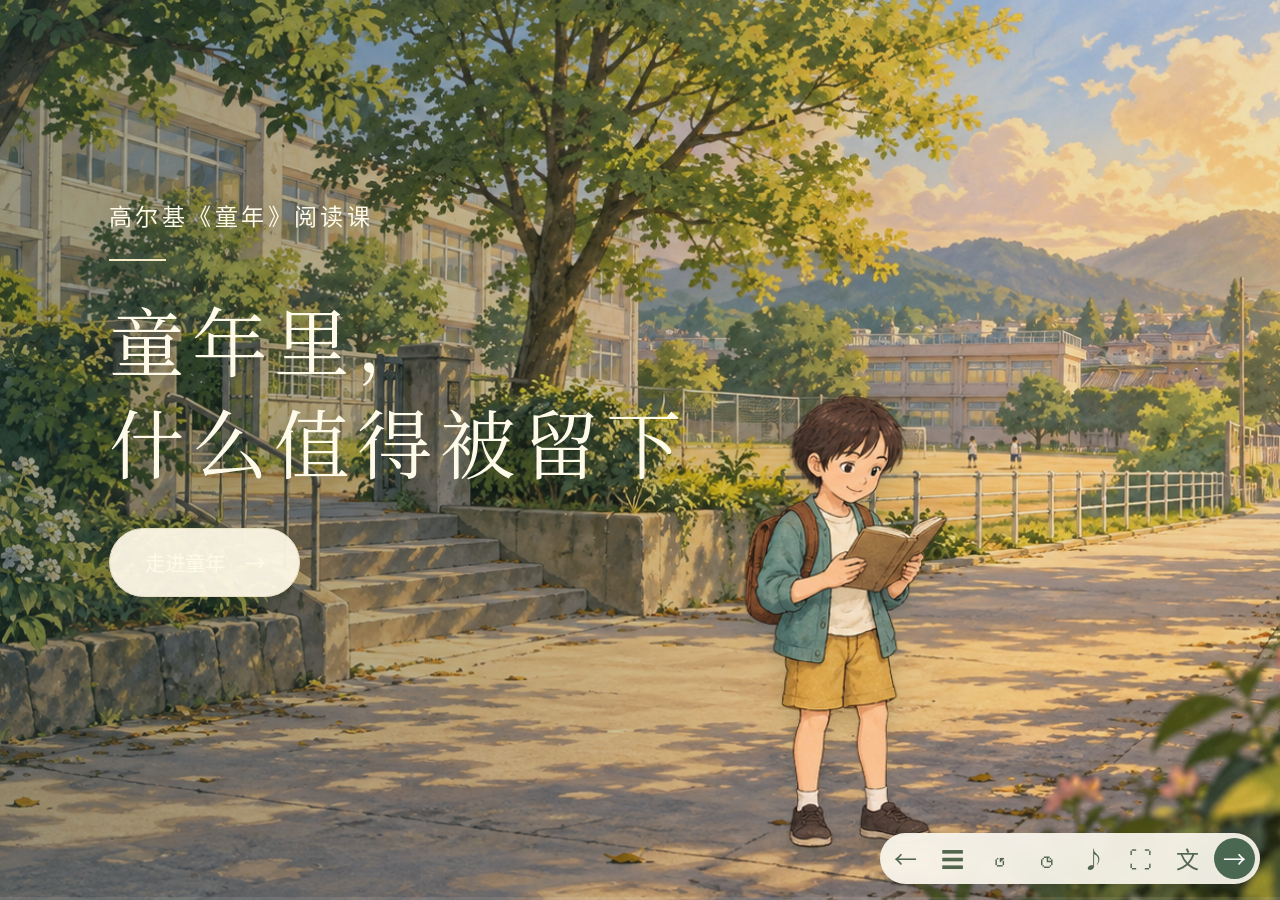
==== index.html @ 5d007fc8 "Restore complete offline classroom HTML" ====
<!doctype html>
<html lang="zh-CN">
<head>
<meta charset="utf-8">
<meta name="viewport" content="width=device-width,initial-scale=1,viewport-fit=cover">
<meta name="color-scheme" content="light">
<title>童年里，什么值得被留下</title>
<style>@font-face{font-family:ClassroomSans;src:url('[data-uri]') format('woff');font-display:swap;font-weight:100 900}
@font-face{font-family:ClassroomSerif;src:url('[data-uri]') format('woff');font-display:swap;font-weight:100 900}
:root{--ink:#23362e;--soft:#657366;--paper:#fffaf0;--gold:#b18b43;--green:#557965;--serif:ClassroomSerif,'Noto Serif CJK SC','Songti SC',serif;--sans:ClassroomSans,'Microsoft YaHei','PingFang SC',sans-serif;--read:clamp(23px,2.12vw,39px);--title:clamp(32px,3.45vw,65px);--small:clamp(17px,1.4vw,27px)}
*{box-sizing:border-box}html,body{width:100%;height:100%;margin:0;overflow:hidden;background:#23332b;color:var(--ink);font-family:var(--sans)}button,input,textarea{font:inherit}button{cursor:pointer;touch-action:manipulation;color:inherit}button:focus-visible,[contenteditable]:focus-visible{outline:3px solid #c29341;outline-offset:5px}button{border:0}#stage{width:100%;height:100dvh;isolation:isolate;position:relative;overflow:hidden}#background{position:absolute;inset:-2%;background-size:cover;background-position:center;transition:background-image .3s,filter 1.1s,transform 1.4s;z-index:-4}#shade{position:absolute;inset:0;z-index:-3;background:rgba(20,35,30,.09);transition:background 1s}#grain{position:absolute;inset:0;z-index:11;pointer-events:none;opacity:.045;background-image:url("data:image/svg+xml,%3Csvg viewBox='0 0 150 150' xmlns='http://www.w3.org/2000/svg'%3E%3Cfilter id='g'%3E%3CfeTurbulence type='fractalNoise' baseFrequency='.72' numOctaves='3' stitchTiles='stitch'/%3E%3C/filter%3E%3Crect width='100%25' height='100%25' opacity='.5' filter='url(%23g)'/%3E%3C/svg%3E")}#scene{position:absolute;inset:0;display:flex;align-items:center;justify-content:center;padding:5vh 5vw 7vh;perspective:1400px}h1,h2,h3,p{margin:0}h1,h2,h3{font-family:var(--serif);font-weight:600}h1{font-size:var(--title);line-height:1.5;letter-spacing:.035em}h2{font-size:clamp(27px,2.6vw,49px);line-height:1.45}h3{font-size:clamp(23px,1.95vw,37px);line-height:1.5}.paper{position:relative;background:rgba(255,251,241,.98);box-shadow:0 26px 85px #10221835,0 1px 1px #fff8 inset;border:1px solid #ebe1c9;border-radius:5px 20px 7px 23px;color:var(--ink)}.main-paper{width:min(91vw,1700px);max-height:86vh;padding:3.2vh 3.4vw;display:flex;flex-direction:column;gap:2.1vh}.main-paper>h1{text-align:center}.center-paper{width:min(87vw,1580px);padding:5.8vh 5vw;text-align:center}.center-paper p{font-size:var(--read);line-height:1.9;margin-top:2.5vh}.big-question{font-size:clamp(35px,4.05vw,76px);line-height:1.65}.question-line{display:block}.hint{font-size:var(--small);color:#607061;line-height:1.7;letter-spacing:.025em}.center-paper .hint{font-size:var(--small)}.divider{width:55px;height:2px;background:#c5ac76;margin:2.8vh auto}.fragment{font-size:var(--read);line-height:1.85;text-align:justify;text-justify:inter-ideograph}.fragment+.fragment{margin-top:1.3vh}.quote-grid{display:grid;grid-template-columns:1fr 1fr;gap:4vw}.quote-column{position:relative;padding:0 1vw}.quote-column+ .quote-column{border-left:1px solid #d7cbb3;padding-left:3vw}.quote-column h2{font-size:clamp(24px,2.35vw,44px);margin-bottom:1.6vh}.quote-column .fragment{font-size:clamp(22px,1.95vw,37px);line-height:1.8}.context-line{font-size:clamp(19px,1.65vw,31px);line-height:1.65;color:#59665d;margin-bottom:1.6vh}.word{display:inline;padding:0;background:none;border-radius:2px;line-height:inherit;font-size:inherit;box-decoration-break:clone;-webkit-box-decoration-break:clone;transition:background .4s,box-shadow .4s}.word:hover{background:#e9dcb655}.word.marked{background:#edda9b77;box-shadow:0 3px 0 #aa7e3d}.word:focus-visible{outline-offset:1px}.reading-footer{display:flex;justify-content:center;align-items:center;gap:1.8vw;margin-top:auto;padding-top:1.5vh;font-size:var(--small);color:#586b5d}.scale-row{display:flex;gap:1vw;justify-content:center}.soft-button{background:#edf0e6;padding:.65em 1.1em;border-radius:40px;border:1px solid #c6d1bc;font-size:var(--small);transition:.3s}.soft-button.active{background:#d1dfc3;border-color:#6a875f}.soft-button:hover{background:#e0e9d4}.intro-title{position:absolute;left:8.5vw;top:18vh;color:#fffbea;text-shadow:0 3px 24px #1c322c80}.intro-title h1{font-size:clamp(45px,5.9vw,112px);line-height:1.35;font-weight:500;letter-spacing:.09em}.intro-title .thin-line{width:4.5vw;height:2px;background:#f7edc8;margin:3vh 0}.intro-title p{font-size:clamp(20px,1.8vw,34px);letter-spacing:.15em}.enter-button{display:flex;align-items:center;gap:20px;background:#fff9e8f0;border:1px solid #e7dfc2;padding:.9em 1.7em;margin-top:4vh;border-radius:40px;font-size:clamp(18px,1.6vw,29px);box-shadow:0 8px 30px #183b3530;transition:.3s}.enter-button:hover{background:#fff;transform:translateX(4px)}.hero{position:absolute;width:clamp(180px,22vw,420px);height:clamp(180px,22vw,420px);background-image:var(--sprite);background-size:400% 200%;background-repeat:no-repeat;filter:drop-shadow(0 12px 10px #20382b27);z-index:3;pointer-events:none}.pose-0{background-position:0 0}.pose-1{background-position:33.333% 0}.pose-2{background-position:66.667% 0}.pose-3{background-position:100% 0}.pose-4{background-position:0 100%}.pose-5{background-position:33.333% 100%}.pose-6{background-position:66.667% 100%}.pose-7{background-position:100% 100%}.cover-hero{right:14vw;bottom:3vh;width:31vw;height:31vw;max-width:480px;max-height:480px}.walking{animation:walkAcross 16s ease-in-out forwards,footstep .9s steps(1) infinite}.walk-bob{animation:walkBob .9s ease-in-out infinite}.intro-word{position:absolute;left:50%;top:16%;transform:translateX(-50%);white-space:nowrap;color:#fffaf0;font-family:var(--serif);font-size:clamp(38px,4.3vw,82px);letter-spacing:.12em;text-shadow:0 2px 24px #1b332b80}.memory-note{position:absolute;top:16vh;left:16vw;width:68vw;background:#fff9edee;padding:3vh 4vw;box-shadow:0 12px 55px #33261830;border-radius:4px;text-align:center;font-size:clamp(28px,3vw,57px);font-family:var(--serif);line-height:1.8}.pencil-sketch{position:absolute;bottom:17%;left:45%;width:17vw;height:1.15vw;background:linear-gradient(#dab45f,#a37631 55%,#edce83);border-radius:4px;transform:rotate(-8deg);box-shadow:0 4px 8px #402b2533}.pencil-sketch:after{content:'';position:absolute;right:-2vw;top:0;border-top:.58vw solid transparent;border-bottom:.58vw solid transparent;border-left:2vw solid #d7c5a5}.pencil-sketch:before{content:'';position:absolute;left:0;top:0;width:2.5vw;height:100%;background:#a46e59;border-radius:3px}.window-sequence{position:absolute;inset:0;perspective:1600px;overflow:hidden}.portal-world{position:absolute;inset:0;background:var(--old-room) center/cover;clip-path:inset(3% 22% 28% 25%);animation:portalTravel 6.5s cubic-bezier(.33,.02,.18,1) forwards}.window-doors{position:absolute;left:25%;top:3%;width:53%;height:69%;perspective:1300px;animation:doorZoom 6.5s ease-in-out forwards}.window-pane{position:absolute;top:0;height:100%;width:50%;border:11px solid #81522b;background:linear-gradient(155deg,#94acb73a,#c79c462a);box-shadow:inset 0 0 28px #ecc6a05c,0 0 10px #32261980;backdrop-filter:blur(1px)}.window-pane.left{left:0;transform-origin:left center;animation:openLeft 3s .45s both}.window-pane.right{right:0;transform-origin:right center;animation:openRight 3s .45s both}.window-pane:after{content:'';position:absolute;top:47%;width:100%;height:5px;background:#81522b}.window-hero{left:37%;bottom:8%;animation:fadeOut 1s 2s both}.book-object{position:absolute;bottom:10%;left:37%;width:26vw;height:33vw;max-height:52vh;transform:rotate(-9deg);background:#4d5e49;border-radius:6px 16px 16px 6px;box-shadow:inset 10px 0 0 #314634,10px 10px 0 #e9e1c8,13px 16px 30px #0006;display:flex;align-items:center;justify-content:center;color:#e9dcb8;border:1px solid #7f926e;animation:bookRise 2.5s ease-out both}.book-object:before{content:'';position:absolute;inset:8%;border:1px solid #b1b082}.book-object span{font-family:var(--serif);font-size:clamp(40px,5vw,95px);letter-spacing:.2em;padding-left:.2em}.arrival-caption{position:absolute;top:9%;left:0;width:100%;text-align:center;color:#fff6df;font-size:clamp(28px,3vw,57px);font-family:var(--serif);letter-spacing:.15em;text-shadow:0 2px 20px #000}.book-reading{border-radius:4px 13px 15px 4px;background:linear-gradient(90deg,#fffaf0 0%,#fffaf0 48.8%,#e4d9c4 49.8%,#fffaf0 51%,#fffaf0 100%)}.picture-crop{width:min(92vw,1700px);position:relative;overflow:hidden;box-shadow:0 20px 70px #13160e70;border:clamp(8px,1.1vw,20px) solid #eee6ce;outline:1px solid #997d4f}.picture-crop img{display:block;width:100%;transition:transform 1.7s ease-in-out;transform-origin:28% 50%}.art-caption{position:absolute;left:50%;bottom:4vh;transform:translateX(-50%);font-family:var(--serif);font-size:clamp(24px,2.4vw,45px);color:#fff9e7;text-shadow:0 1px 15px #000c;white-space:nowrap}.art-actions{position:absolute;top:5vh;left:50%;transform:translateX(-50%);display:flex;gap:12px;z-index:2}.art-actions button{background:#fffaedeb;padding:.45em 1.2em;border-radius:50px;font-size:var(--small)}.grandfather-grid{display:grid;grid-template-columns:1fr 1fr;gap:3vw}.grandfather-grid .fragment{font-size:clamp(21px,1.8vw,34px);line-height:1.65}.grandfather-grid h2{margin-bottom:1.5vh;font-size:clamp(25px,2.3vw,44px)}.quiet-question{background:#fffbf0f7;padding:6vh 4vw;width:91vw;max-width:1720px;text-align:center;border-radius:8px;box-shadow:0 20px 80px #0003}.quiet-question h1{font-size:clamp(32px,3.65vw,69px);line-height:1.75}.quiet-question strong{font-weight:700;color:#8b5538}.rules-grid{display:grid;grid-template-columns:1fr 1fr 1fr;gap:2vw;margin:3vh 0}.rule-card{border:1px solid #dbcfb5;border-radius:3px;background:#faf4e6;min-height:25vh;padding:3vh 1.5vw;display:flex;align-items:center;justify-content:center;flex-direction:column;gap:2vh;box-shadow:0 10px 18px #71604215}.rule-card .line-icon{font-size:clamp(38px,4.4vw,82px);font-family:var(--serif);color:#987443}.rule-card h2{font-size:clamp(25px,2.5vw,47px)}.rules-flow{text-align:center;font-size:var(--read);line-height:1.8}.single-reading{width:min(88vw,1550px);padding:5vh 5vw}.single-reading h1{margin-bottom:3vh;text-align:center}.single-reading .fragment{font-size:clamp(26px,2.5vw,47px);line-height:1.95}.recall-paper{width:80vw;min-height:58vh;display:flex;flex-direction:column;justify-content:center;align-items:center;gap:4vh;padding:5vh;animation:turnFace .8s ease both}.recall-paper h1{font-size:clamp(37px,4vw,76px)}.recall-line{width:55%;height:1px;background:#ab9f85}.repair-layout{width:92vw;max-width:1720px;max-height:88vh;padding:3vh 3.5vw;display:flex;flex-direction:column;gap:1.8vh}.repair-layout h1{font-size:clamp(29px,2.8vw,53px);text-align:center}.repair-layout .fragment{font-size:clamp(22px,1.95vw,37px);line-height:1.8}.repair-source{padding:1.3vh 0 2vh;border-bottom:1px solid #d8ceb8}.repair-target{padding:1.6vh 2vw;background:#f4eddb;border-radius:4px;position:relative}.repair-target .card-sentence{font-size:clamp(27px,2.8vw,53px);font-family:var(--serif);line-height:1.65}.editable{font-size:clamp(23px,2.2vw,42px);line-height:1.6;min-height:1.8em;padding:.1em .2em;border-bottom:1px solid #a5b49a;outline:0;white-space:pre-wrap;overflow-wrap:anywhere;color:#355941}.editable:empty:before{content:attr(data-placeholder);color:#73806d}.repair-bottom{display:flex;justify-content:space-between;gap:2vw;align-items:center}.done-button{flex-shrink:0;background:#54725b;color:#fffaf0;padding:.6em 1.2em;border-radius:28px;font-size:var(--small)}.done-button.completed{background:#bb9858}.bookmark{display:none;position:absolute;right:3vw;top:0;width:30px;height:65px;background:#b69853;clip-path:polygon(0 0,100% 0,100% 100%,50% 77%,0 100%)}.is-complete .bookmark{display:block;animation:bookmarkDown .6s ease both}.cause-line{display:grid;grid-template-columns:1fr 60px 1fr 60px 1.3fr;align-items:center;gap:1vw;margin:1.5vh 0}.cause-node{font-size:clamp(24px,2.4vw,45px);line-height:1.6;text-align:center;padding:1.5vh .8vw;background:#f3eddd;border-radius:3px;min-height:13vh;display:flex;align-items:center;justify-content:center}.cause-arrow{font-size:clamp(38px,4vw,76px);background:transparent;position:relative}.cause-arrow.cut:after{content:'';position:absolute;width:8px;height:65%;top:18%;left:48%;background:#fffaf0;border-left:2px solid #9a644d;border-right:2px solid #9a644d;transform:rotate(25deg);animation:strokeIn .4s}.protect-figure{position:absolute;bottom:0;right:1vw;width:auto;height:100%;max-height:22vh;aspect-ratio:1;background-image:var(--protectors);background-size:200% 100%;background-position:100% 0;background-repeat:no-repeat;opacity:.08;transform:translateX(2vw);transition:opacity 1s,transform 1s;pointer-events:none}.has-protection .protect-figure{opacity:.92;transform:none}.protect-layout .repair-target{padding-right:20vw}.protect-layout .repair-source{position:relative}.warm-glow{position:absolute;right:1%;bottom:0;width:30%;height:70%;background:radial-gradient(ellipse,#fbd98c80,transparent 65%);opacity:0;transition:opacity 1s;pointer-events:none}.has-love .warm-glow{opacity:1}.dialogue-paper{width:86vw;max-width:1540px;padding:4.5vh 4vw}.dialogue{font-family:var(--serif);font-size:clamp(36px,4.2vw,79px);line-height:1.7}.dialogue+.dialogue{margin-top:4vh;text-align:right}.dialogue small{display:block;font-family:var(--sans);font-size:var(--small);color:#6b7769;margin-bottom:.5vh}.dialogue-paper .hint{margin-top:4vh;text-align:center}.anne-context{width:86vw;max-width:1550px;padding:4.5vh 5vw}.anne-context h1{text-align:center;margin-bottom:2.5vh}.anne-context p{font-size:clamp(29px,3vw,57px);line-height:1.8}.help-items{display:flex;gap:3vw;justify-content:center;margin:3vh 0}.help-item{padding:2vh 3vw;border:1px solid #d3c7a7;border-radius:4px;background:#fbf6e9;font-size:clamp(30px,3vw,57px);font-family:var(--serif);animation:itemArrive .9s both}.help-item:nth-child(2){animation-delay:.25s}.help-item:nth-child(3){animation-delay:.5s}.wish-text{font-family:var(--serif);font-size:clamp(37px,4.05vw,76px)!important;line-height:1.9!important;text-align:center!important}.wish-scenes{height:16vh;display:flex;justify-content:center;align-items:center;gap:5vw;color:#8f986f}.wish-picture{width:10vw;max-width:180px;height:13vh;opacity:.12;transform:translateY(10px);transition:1.2s;pointer-events:none}.wish-picture.visible{opacity:.8;transform:none}.wish-picture svg{width:100%;height:100%;fill:none;stroke:currentColor;stroke-width:2;stroke-linecap:round;stroke-linejoin:round}.wish-picture.visible .bike-wheel{transform-box:fill-box;transform-origin:center;animation:rotateWheel 5s linear 1}.group-layout{width:94vw;max-width:1800px;max-height:88vh;padding:1.8vh 2.5vw;display:flex;flex-direction:column;gap:1.5vh}.group-layout h1{font-size:clamp(28px,3vw,57px);text-align:center}.evidence-board{display:grid;grid-template-columns:1.08fr 1.08fr 1.15fr;gap:1.4vw}.evidence-stack{display:flex;flex-direction:column;gap:1.5vh}.evidence-bit{background:#f5efdf;border:1px solid #dfd4bb;border-radius:4px;padding:1.1vh 1.2vw;text-align:left;flex:1;transition:background .2s}.evidence-bit:hover{background:#eee6cf}.evidence-bit h3{font-size:clamp(19px,1.7vw,32px);margin-bottom:.8vh;color:#607052}.evidence-bit p{font-size:clamp(19px,1.6vw,30px);line-height:1.6}.group-prompt{font-size:clamp(19px,1.8vw,34px);line-height:1.65;background:#f0f2e9;padding:1.3vh 1.3vw;border-radius:4px}.group-steps{font-size:clamp(16px,1.35vw,25px);display:flex;justify-content:space-between;color:#6a755e;padding-top:.8vh}.share-grid{display:grid;grid-template-columns:1fr 1fr;gap:2vw}.share-card{padding:2.5vh 2vw;min-height:32vh;background:#f4f0e3;border:1px solid #d5cbb6;border-radius:4px}.share-card h2{font-size:clamp(24px,2.3vw,44px);margin-bottom:1.5vh}.share-card .editable{font-size:clamp(24px,2.3vw,44px)}.daily-options{display:flex;gap:1vw;justify-content:center;flex-wrap:wrap}.daily-response{font-size:var(--read);line-height:1.8;text-align:center;min-height:3.5em;padding:1.5vh 1vw;color:#3f5f46}.author-fragments{display:grid;grid-template-columns:1fr 1fr;gap:2vw}.author-fragments .fragment{font-size:clamp(23px,2vw,38px);line-height:1.8;padding:1.5vh 1vw}.author-fragments .fragment:first-child{border-right:1px solid #d6cbb3;padding-right:2.5vw}.author-tail{border-top:1px solid #d6cbb3;padding-top:1.8vh;font-size:clamp(23px,2vw,38px);line-height:1.8}.bubble-room{position:absolute;inset:0}.bubble{position:absolute;width:clamp(170px,23vw,430px);aspect-ratio:1;border-radius:50%;background:radial-gradient(circle at 28% 23%,#ffffffa8 0,transparent 27%),radial-gradient(circle,#fff8dd45,#e4f1ee65 70%,#fff9eab3);box-shadow:inset 0 0 0 2px #ffffffa6,inset -15px -15px 35px #849b9840,0 15px 55px #536b5c30;overflow:hidden;border:1px solid #fff8;display:flex;align-items:center;justify-content:center;transition:transform .7s,box-shadow .7s}.bubble img{position:absolute;inset:9%;width:82%;height:82%;object-fit:cover;border-radius:50%;opacity:.82;filter:saturate(.68)}.bubble:after{content:'';position:absolute;inset:7%;border:1px solid #ffffff70;border-radius:50%;pointer-events:none}.bubble span{position:absolute;bottom:16%;left:8%;right:8%;padding:.4em;background:#fff9e9e8;color:#344b3e;font-size:clamp(21px,2.15vw,41px);font-family:var(--serif);text-align:center;border-radius:3px}.bubble:hover{transform:translateY(-8px);box-shadow:inset 0 0 0 2px #fff,0 20px 65px #536b5c50}.bubble-one{left:15%;top:16%;animation:bubbleEnter 1.6s both}.bubble-two{right:13%;top:10%;animation:bubbleEnter 1.6s .3s both}.bubble-small{width:14vw;left:45%;top:10%;opacity:.5;pointer-events:none;box-shadow:inset 0 0 0 2px #fff8}.bubble-small span{font-size:clamp(18px,1.6vw,30px);bottom:34%;background:none}.bubble-hero{left:36%;bottom:2%;width:23vw;height:23vw}.bubble-room .intro-word{top:auto;bottom:3vh;font-size:clamp(25px,2.5vw,47px);color:#435843;text-shadow:0 1px 10px #fff}.documentary{width:91vw;max-width:1700px;min-height:70vh;display:grid;grid-template-columns:30% 1fr;overflow:hidden;padding:0;background:#fffdf5f7;animation:bubbleFocus 1.1s cubic-bezier(.18,.72,.18,1) both}.documentary-photo{min-height:70vh;overflow:hidden;position:relative}.documentary-photo img{width:100%;height:100%;position:absolute;inset:0;object-fit:cover;object-position:50% 40%;filter:saturate(.9)}.documentary-content{display:flex;flex-direction:column;justify-content:center;text-align:center;padding:4vh 4vw;gap:3.2vh}.documentary-content h1{font-size:clamp(40px,4.3vw,82px)}.documentary-content p{font-size:clamp(30px,3.2vw,61px);line-height:1.9}.documentary-content .name{font-size:var(--small);color:#74806d;letter-spacing:.1em}.pressure-scene{position:absolute;inset:0}.pressure-shadow{position:absolute;left:-5%;width:110%;top:-45%;height:90%;background:linear-gradient(#334043f0,#4c5556c9 60%,#59666b00);border-radius:0 0 45% 45%;animation:pressureDown 5s ease-in-out forwards;pointer-events:none}.pressure-bubbles{position:absolute;inset:0;opacity:.52}.pressure-bubbles .bubble{width:17vw;top:14%;filter:saturate(.4);pointer-events:none}.pressure-bubbles .bubble-one{left:8%}.pressure-bubbles .bubble-two{right:8%}.pressure-words{position:absolute;left:5%;right:5%;top:12%;display:flex;justify-content:space-around;color:#f9f1db;font-size:clamp(24px,2.8vw,53px);font-family:var(--serif);z-index:5;text-shadow:0 2px 18px #0008;animation:wordsDescend 5s ease-in-out both}.pressure-hero{left:40%;bottom:4%;width:24vw;height:24vw;animation:shoulderFall 5s ease-in-out both}.pressure-question{position:absolute;left:17%;right:17%;bottom:2%;text-align:center;background:#fff9edee;padding:1.5vh 2vw;border-radius:4px;font-family:var(--serif);font-size:clamp(30px,3.3vw,63px);line-height:1.6;z-index:6;animation:fadeIn 1s 4s both}.exit-paper{width:90vw;max-width:1650px;padding:4vh 5vw}.exit-paper h1{text-align:center;margin-bottom:3vh}.exit-lines{display:flex;flex-direction:column;gap:3.5vh}.exit-line{font-size:clamp(28px,2.7vw,51px);line-height:1.9}.blank{display:inline-block;min-width:5em;border-bottom:1px solid #67825e;margin:0 .15em}.beam{position:absolute;left:0;top:27%;width:100%;height:6vh;background:linear-gradient(#715e41,#4a3a29);box-shadow:0 9px 18px #1f241b50;transform:rotate(1.5deg);animation:beamLift 5s ease-in-out both}.support-hands{position:absolute;inset:0;width:100%;height:100%;z-index:4;animation:handsLift 5s ease-in-out both}.support-caption{position:absolute;bottom:7%;width:100%;text-align:center;color:#fff8de;font-family:var(--serif);font-size:clamp(30px,3.5vw,66px);text-shadow:0 2px 16px #0008}.ending-card{position:absolute;left:10%;right:10%;top:12%;padding:4vh 3vw;background:#fff9e9ee;border-radius:4px;text-align:center;box-shadow:0 20px 70px #2e241f30;z-index:6;animation:fadeIn 1.5s 3s both}.ending-card h1{font-size:clamp(38px,4.3vw,82px);line-height:1.75}.ending-hero{right:24%;bottom:2%;width:22vw;height:22vw}.ending-pencil{animation:pencilRoll 4.5s .3s both;bottom:18%;left:35%;width:13vw}.catch-hand{position:absolute;left:55%;bottom:7%;width:23vw;height:18vw;animation:handCatch 5s both;z-index:5}.homework-paper{width:85vw;max-width:1550px;padding:4vh 5vw}.homework-paper h1{text-align:center;margin-bottom:2.5vh}.homework-paper p{font-size:clamp(29px,2.8vw,53px);line-height:1.9}.homework-paper .hint{font-size:var(--small);margin-top:2vh}.fade-in{animation:fadeIn 1s both}.quiet-glow{position:absolute;inset:0;background:radial-gradient(ellipse at 50% 60%,#ffc86730,transparent 70%);pointer-events:none}#controls{position:fixed;bottom:16px;right:20px;display:flex;gap:6px;z-index:30;padding:5px;border-radius:35px;background:#fcf9efeb;box-shadow:0 3px 25px #1b2f2533;opacity:0;transform:translateY(7px);transition:.3s;backdrop-filter:blur(10px)}#controls.show,#controls:focus-within,#controls:hover{opacity:1;transform:none}#controls button{width:41px;height:41px;border-radius:50%;background:transparent;font-size:23px;line-height:1;display:grid;place-items:center;color:#52664f}#controls button:hover{background:#dde6d1}#controls .next-control{background:#4a6751;color:#fff}#controls button[aria-pressed=true]{background:#e7d7ad}#progress{position:absolute;bottom:0;left:0;right:0;height:3px;z-index:25;background:#ffffff18;pointer-events:none}#progress span{display:block;height:100%;background:#ccb675;transition:width .5s;width:0}#timer{position:absolute;top:1.5vh;right:1.8vw;z-index:20;display:flex;align-items:center;gap:4px}#timer[hidden]{display:none}#timerToggle{position:relative;width:64px;height:64px;background:#fffaf0e8;border-radius:50%;box-shadow:0 3px 14px #20392b20;display:flex;align-items:center;justify-content:center}#timerToggle svg{position:absolute;inset:0;width:100%;height:100%;transform:rotate(-90deg)}#timerToggle circle{fill:none;stroke-width:2}.timer-track{stroke:#d7ddcd}#timerRing{stroke:#6d875c;stroke-dasharray:144.513;stroke-dashoffset:0;transition:stroke-dashoffset 1s linear}#timerValue{font:12px var(--sans);font-variant-numeric:tabular-nums;color:#4d6547}#timerReset{width:27px;height:27px;border-radius:50%;background:#fffaf0c9;color:#617452}#timer.finished #timerRing{stroke:#ba9c58}#toast{position:absolute;bottom:80px;left:50%;transform:translateX(-50%);padding:12px 25px;border-radius:30px;background:#2d443de8;color:#fff;font-size:18px;z-index:50;opacity:0;pointer-events:none;transition:.3s}#toast.visible{opacity:1}#pageTurn{position:absolute;left:50%;top:0;width:50%;height:100%;background:linear-gradient(90deg,#e6dcc2,#fffbef 10%,#fff9e8);transform-origin:left center;transform:rotateY(0deg);opacity:0;pointer-events:none;z-index:15;box-shadow:-15px 0 30px #0002}.page-ridge{position:absolute;left:3%;top:6%;bottom:6%;width:1px;background:#c4b68a}.page-turning{animation:pageTurn 1.1s cubic-bezier(.35,.03,.26,1) both}dialog{width:min(94vw,1180px);max-height:90vh;border:1px solid #d9d0b9;background:#fffcf3;border-radius:12px;box-shadow:0 25px 100px #0007;color:#2c3e34;padding:0}dialog::backdrop{background:#14231fd1;backdrop-filter:blur(8px)}.panel-top{display:flex;align-items:center;justify-content:space-between;padding:22px 30px;border-bottom:1px solid #e5ddc7;position:sticky;top:0;background:#fffcf3;z-index:2}.panel-top h2{font-size:27px}.panel-top button{font-size:34px;background:none;width:40px;height:40px}#panelBody{padding:24px 30px;max-height:76vh;overflow:auto;font-size:18px;line-height:1.9}#panelBody h3{font-family:var(--sans);font-size:23px;margin:22px 0 10px}#panelBody p{margin:10px 0}#panelBody a{color:#49765d}#panelBody pre{white-space:pre-wrap;font-family:inherit;font-size:15px;line-height:1.8}#panelBody .teacher-speech{font-size:22px;line-height:1.9;color:#243c2d;white-space:pre-wrap}.menu-grid{display:grid;grid-template-columns:repeat(3,1fr);gap:10px}.menu-grid button{background:#f0edde;border:1px solid #d7d1bc;border-radius:5px;padding:14px;text-align:left;font-size:17px;line-height:1.6}.menu-grid button.current{background:#dce7d0;border-color:#819b71}.menu-grid button small{display:block;font-size:13px;color:#79836b}.menu-actions{display:flex;gap:12px;margin-bottom:22px;flex-wrap:wrap}.menu-actions button{background:#49684f;color:#fff;padding:9px 18px;border-radius:25px;font-size:16px}.notes-meta{color:#7f7153;font-size:16px}.note-list{padding-left:1.2em}.evidence-modal .fragment{font-size:clamp(25px,2.1vw,38px);line-height:1.8}.sources-list{font-size:16px}.stage-still *,.reduce-motion *{animation-duration:.001ms!important;animation-delay:0ms!important;transition-duration:.001ms!important}body.high-contrast #shade{background:#132b2bb8!important}body.high-contrast .paper{background:#fffdf4}body.high-contrast .fragment,body.high-contrast .context-line{color:#182c20}
@keyframes walkAcross{0%{left:6%;bottom:3%;transform:scale(.92)}40%{left:33%;bottom:6%}100%{left:58%;bottom:7%;transform:scale(.8)}}@keyframes footstep{0%,100%{background-position:0 0}50%{background-position:33.333% 0}}@keyframes walkBob{0%,100%{transform:translateY(0)}50%{transform:translateY(-4px)}}@keyframes portalTravel{0%{clip-path:inset(3% 22% 28% 25%);transform:scale(1);filter:brightness(.5)}45%{clip-path:inset(3% 22% 28% 25%);transform:scale(1);filter:brightness(.9)}100%{clip-path:inset(0);transform:scale(1.06);filter:brightness(1)}}@keyframes doorZoom{0%,35%{transform:scale(1);opacity:1}90%{opacity:1}100%{transform:scale(3.3);opacity:0}}@keyframes openLeft{to{transform:rotateY(-107deg)}}@keyframes openRight{to{transform:rotateY(107deg)}}@keyframes bookRise{from{opacity:0;transform:translateY(20vh) rotate(-22deg) scale(.6)}to{opacity:1;transform:translateY(0) rotate(-9deg) scale(1)}}@keyframes fadeOut{to{opacity:0}}@keyframes fadeIn{from{opacity:0;transform:translateY(12px)}to{opacity:1;transform:translateY(0)}}@keyframes turnFace{from{transform:rotateY(-95deg);opacity:.3}to{transform:rotateY(0);opacity:1}}@keyframes bookmarkDown{from{transform:translateY(-70px)}to{transform:translateY(0)}}@keyframes strokeIn{from{opacity:0;transform:rotate(25deg) scaleY(0)}to{opacity:1;transform:rotate(25deg) scaleY(1)}}@keyframes itemArrive{from{transform:translateY(20px);opacity:0}to{transform:none;opacity:1}}@keyframes rotateWheel{to{transform:rotate(180deg)}}@keyframes bubbleEnter{from{opacity:0;transform:translateY(60px) scale(.6)}to{opacity:1;transform:none}}@keyframes bubbleFocus{from{opacity:.2;clip-path:circle(8% at 23% 45%);transform:translateX(-10vw) scale(.75)}to{opacity:1;clip-path:circle(90% at 50% 50%);transform:none}}@keyframes pressureDown{to{top:-8%}}@keyframes wordsDescend{from{transform:translateY(-10vh);opacity:0}to{transform:translateY(12vh);opacity:1}}@keyframes shoulderFall{0%{transform:translateY(0) scale(1)}100%{transform:translateY(1vh) scaleY(.94)}}@keyframes beamLift{from{top:36%;transform:rotate(2deg)}to{top:27%;transform:rotate(.3deg)}}@keyframes handsLift{from{transform:translateY(19vh);opacity:0}45%{opacity:1}to{transform:translateY(0);opacity:1}}@keyframes pencilRoll{0%{transform:translateX(0) rotate(-8deg)}70%,100%{transform:translateX(15vw) rotate(9deg)}}@keyframes handCatch{0%,30%{transform:translate(23vw,5vh);opacity:0}55%,100%{transform:translate(0,0);opacity:1}}@keyframes pageTurn{0%{opacity:1;transform:perspective(1400px) rotateY(0)}94%{opacity:1}100%{opacity:0;transform:perspective(1400px) rotateY(-178deg)}}
@media(min-aspect-ratio:2/1){:root{--read:clamp(22px,3.3vh,38px);--title:clamp(32px,5.6vh,62px)}.quote-column .fragment{font-size:3.1vh}.single-reading .fragment{font-size:3.8vh}.center-paper{padding:4vh 7vw}.big-question,.quiet-question h1{font-size:5.8vh}.documentary-content p{font-size:4.6vh}.documentary-content h1{font-size:6.4vh}.intro-title h1{font-size:9vh}.hero{width:37vh;height:37vh}.cover-hero{width:55vh;height:55vh}.repair-layout .fragment{font-size:3.1vh}.evidence-bit p{font-size:2.7vh}.group-prompt{font-size:2.8vh}.exit-line{font-size:4.1vh}}
@media(max-aspect-ratio:1.45/1){.quote-column .fragment{font-size:clamp(20px,2.3vw,34px)}.quote-grid{gap:2.5vw}.main-paper{padding:3vh 3vw}.documentary{grid-template-columns:27% 1fr;min-height:60vh}.documentary-photo{min-height:60vh}.documentary-content p{font-size:clamp(27px,3.6vw,46px)}.grandfather-grid .fragment{font-size:2.15vw}.evidence-board{gap:1vw}.evidence-bit p{font-size:2vw}.group-layout h1{font-size:3.6vw}.group-prompt{font-size:2.2vw}.cause-line{grid-template-columns:1fr 40px 1fr 40px 1.2fr}.cause-node{font-size:2.7vw}.center-paper{padding:5vh 5vw}.big-question{font-size:4.8vw}.quiet-question h1{font-size:4.5vw}.intro-title{top:22vh}.cover-hero{width:37vw;height:37vw;bottom:5vh}.window-doors{top:12%;height:55%}.window-hero{bottom:12%}}
@media(prefers-reduced-motion:reduce){*{animation-duration:.001ms!important;animation-delay:0ms!important;transition-duration:.001ms!important}}
/* Central reading in the documentary bubbles. */
.documentary{display:flex;flex-direction:column;align-items:center;justify-content:center;min-height:78vh;padding:2.5vh 4vw;gap:1.4vh}
.documentary-photo{height:24vh;min-height:0;width:100%;overflow:visible;display:flex;justify-content:center;align-items:center;flex:0 0 24vh}
.documentary-photo img{position:relative;inset:auto;width:auto;max-width:42vw;height:24vh;object-fit:contain;object-position:center;filter:saturate(.9);border:7px solid #fffdf5;box-shadow:0 5px 22px #3e4c3b22;border-radius:3px}
.documentary-content{padding:0 2vw;gap:1.4vh;align-items:center;max-width:100%}
.documentary-content h1{font-size:clamp(36px,3.8vw,72px)}
.documentary-content p{font-size:clamp(29px,3.05vw,58px);line-height:1.8;max-width:73vw;text-align:center}
.focus-right{animation-name:bubbleFocusRight}
.r2-source-grid{display:grid;grid-template-columns:1fr 1fr;gap:1vh 3vw}
.r2-source-grid .fragment+.fragment{margin-top:0}
.r2-source-grid .fragment{font-size:clamp(21px,1.8vw,34px)}
@keyframes bubbleFocusRight{from{opacity:.2;clip-path:circle(8% at 77% 40%);transform:translateX(10vw) scale(.75)}to{opacity:1;clip-path:circle(90% at 50% 50%);transform:none}}
.walking{animation:walkAcross 16s ease-in-out forwards,footstep .8s steps(1) 20}
.continuing-protection{position:absolute;right:1vw;bottom:1vh;width:20vw;height:20vw;background-image:var(--protectors);background-size:200% 100%;background-position:100% 0;background-repeat:no-repeat;opacity:.95;z-index:0;pointer-events:none}
.continuing-glow{position:absolute;right:-3vw;bottom:-3vh;width:30vw;height:35vh;background:radial-gradient(ellipse,#ebbd546b,transparent 70%);pointer-events:none}
.dialogue-paper{z-index:2;margin-bottom:8vh}
.group-roles{font-size:clamp(16px,1.4vw,26px);text-align:center;color:#6b765d;line-height:1.6}
.group-layout{gap:1vh}
.pressure-question{top:40%;bottom:auto;left:12%;right:12%;padding:2.4vh 3vw;font-size:clamp(34px,3.8vw,72px)}
.descending-beam{z-index:2;animation:beamDown 5s ease-in-out forwards;opacity:.85}
.lifting-shadow{animation:shadowLift 5s ease-in-out forwards}
@keyframes beamDown{from{top:14%;transform:rotate(-.5deg)}to{top:36%;transform:rotate(1.5deg)}}
@keyframes shadowLift{from{top:-8%}to{top:-25%}}
@media(max-aspect-ratio:1.45/1){.portal-world{animation-name:portalTravelNarrow}}
@keyframes portalTravelNarrow{0%{clip-path:inset(12% 22% 33% 25%);transform:scale(1);filter:brightness(.5)}45%{clip-path:inset(12% 22% 33% 25%);transform:scale(1);filter:brightness(.9)}100%{clip-path:inset(0);transform:scale(1.06);filter:brightness(1)}}
</style>
<!-- Noto CJK font license: This Font Software is licensed under the SIL Open Font License,
Version 1.1.

This license is copied below, and is also available with a FAQ at:
http://scripts.sil.org/OFL

—————————————————————————————-
SIL OPEN FONT LICENSE Version 1.1 - 26 February 2007
—————————————————————————————-

PREAMBLE
The goals of the Open Font License (OFL) are to stimulate worldwide
development of collaborative font projects, to support the font
creation efforts of academic and linguistic communities, and to
provide a free and open framework in which fonts may be shared and
improved in partnership with others.

The OFL allows the licensed fonts to be used, studied, modified and
redistributed freely as long as they are not sold by themselves. The
fonts, including any derivative works, can be bundled, embedded,
redistributed and/or sold with any software provided that any reserved
names are not used by derivative works. The fonts and derivatives,
however, cannot be released under any other type of license. The
requirement for fonts to remain under this license does not apply to
any document created using the fonts or their derivatives.

DEFINITIONS
"Font Software" refers to the set of files released by the Copyright
Holder(s) under this license and clearly marked as such. This may
include source files, build scripts and documentation.

"Reserved Font Name" refers to any names specified as such after the
copyright statement(s).

"Original Version" refers to the collection of Font Software
components as distributed by the Copyright Holder(s).

"Modified Version" refers to any derivative made by adding to,
deleting, or substituting — in part or in whole — any of the
components of the Original Version, by changing formats or by porting
the Font Software to a new environment.

"Author" refers to any designer, engineer, programmer, technical
writer or other person who contributed to the Font Software.

PERMISSION & CONDITIONS
Permission is hereby granted, free of charge, to any person obtaining
a copy of the Font Software, to use, study, copy, merge, embed,
modify, redistribute, and sell modified and unmodified copies of the
Font Software, subject to the following conditions:

1) Neither the Font Software nor any of its individual components, in
Original or Modified Versions, may be sold by itself.

2) Original or Modified Versions of the Font Software may be bundled,
redistributed and/or sold with any software, provided that each copy
contains the above copyright notice and this license. These can be
included either as stand-alone text files, human-readable headers or
in the appropriate machine-readable metadata fields within text or
binary files as long as those fields can be easily viewed by the user.

3) No Modified Version of the Font Software may use the Reserved Font
Name(s) unless explicit written permission is granted by the
corresponding Copyright Holder. This restriction only applies to the
primary font name as presented to the users.

4) The name(s) of the Copyright Holder(s) or the Author(s) of the Font
Software shall not be used to promote, endorse or advertise any
Modified Version, except to acknowledge the contribution(s) of the
Copyright Holder(s) and the Author(s) or with their explicit written
permission.

5) The Font Software, modified or unmodified, in part or in whole,
must be distributed entirely under this license, and must not be
distributed under any other license. The requirement for fonts to
remain under this license does not apply to any document created using
the Font Software.

TERMINATION
This license becomes null and void if any of the above conditions are
not met.

DISCLAIMER
THE FONT SOFTWARE IS PROVIDED "AS IS", WITHOUT WARRANTY OF ANY KIND,
EXPRESS OR IMPLIED, INCLUDING BUT NOT LIMITED TO ANY WARRANTIES OF
MERCHANTABILITY, FITNESS FOR A PARTICULAR PURPOSE AND NONINFRINGEMENT
OF COPYRIGHT, PATENT, TRADEMARK, OR OTHER RIGHT. IN NO EVENT SHALL THE
COPYRIGHT HOLDER BE LIABLE FOR ANY CLAIM, DAMAGES OR OTHER LIABILITY,
INCLUDING ANY GENERAL, SPECIAL, INDIRECT, INCIDENTAL, OR CONSEQUENTIAL
DAMAGES, WHETHER IN AN ACTION OF CONTRACT, TORT OR OTHERWISE, ARISING
FROM, OUT OF THE USE OR INABILITY TO USE THE FONT SOFTWARE OR FROM
OTHER DEALINGS IN THE FONT SOFTWARE.
 -->
</head>
<body>
<main id="stage" aria-label="童年阅读课堂">
  <div id="background" aria-hidden="true"></div>
  <div id="shade" aria-hidden="true"></div>
  <div id="grain" aria-hidden="true"></div>
  <section id="scene" aria-label="课堂画面"></section>
  <div id="pageTurn" aria-hidden="true"><div class="page-ridge"></div></div>
  <nav id="controls" aria-label="课堂控制">
    <button data-command="previous" title="上一步 ←" aria-label="上一步">←</button>
    <button data-command="menu" title="目录 M" aria-label="打开目录">☰</button>
    <button data-command="replay" title="重播本幕 R" aria-label="重播本幕">↺</button>
    <button data-command="timer" title="计时 T" aria-label="开始或暂停计时">◷</button>
    <button data-command="sound" title="音效" aria-label="开启音效">♪</button>
    <button data-command="fullscreen" title="全屏 F" aria-label="进入全屏">⛶</button>
    <button data-command="notes" title="教师讲稿 N" aria-label="打开教师讲稿">文</button>
    <button class="next-control" data-command="next" title="下一步 → / 空格" aria-label="下一步">→</button>
  </nav>
  <div id="progress" aria-hidden="true"><span></span></div>
  <div id="timer" hidden><button id="timerToggle" aria-label="开始或暂停计时"><svg viewBox="0 0 54 54" aria-hidden="true"><circle class="timer-track" cx="27" cy="27" r="23"/><circle id="timerRing" cx="27" cy="27" r="23"/></svg><span id="timerValue">00:00</span></button><button id="timerReset" aria-label="重置计时" title="重置">↺</button></div>
  <div id="toast" role="status"></div>
</main>
<dialog id="panel" aria-label="教师面板"><div class="panel-top"><h2 id="panelTitle"></h2><button id="closePanel" aria-label="关闭面板">×</button></div><div id="panelBody"></div></dialog>
<script>window.LESSON_ASSETS={"modern-lane.png":"[data-uri]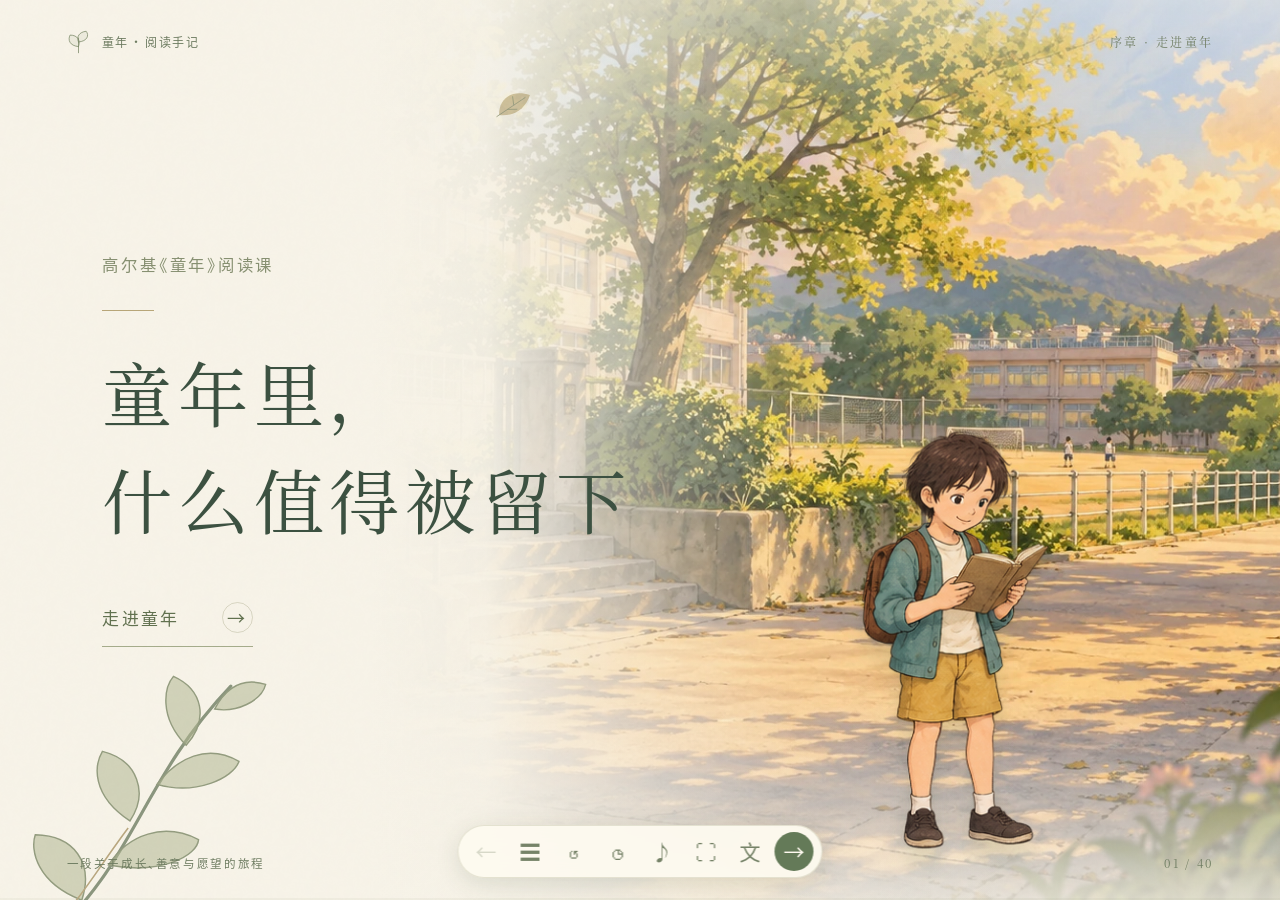
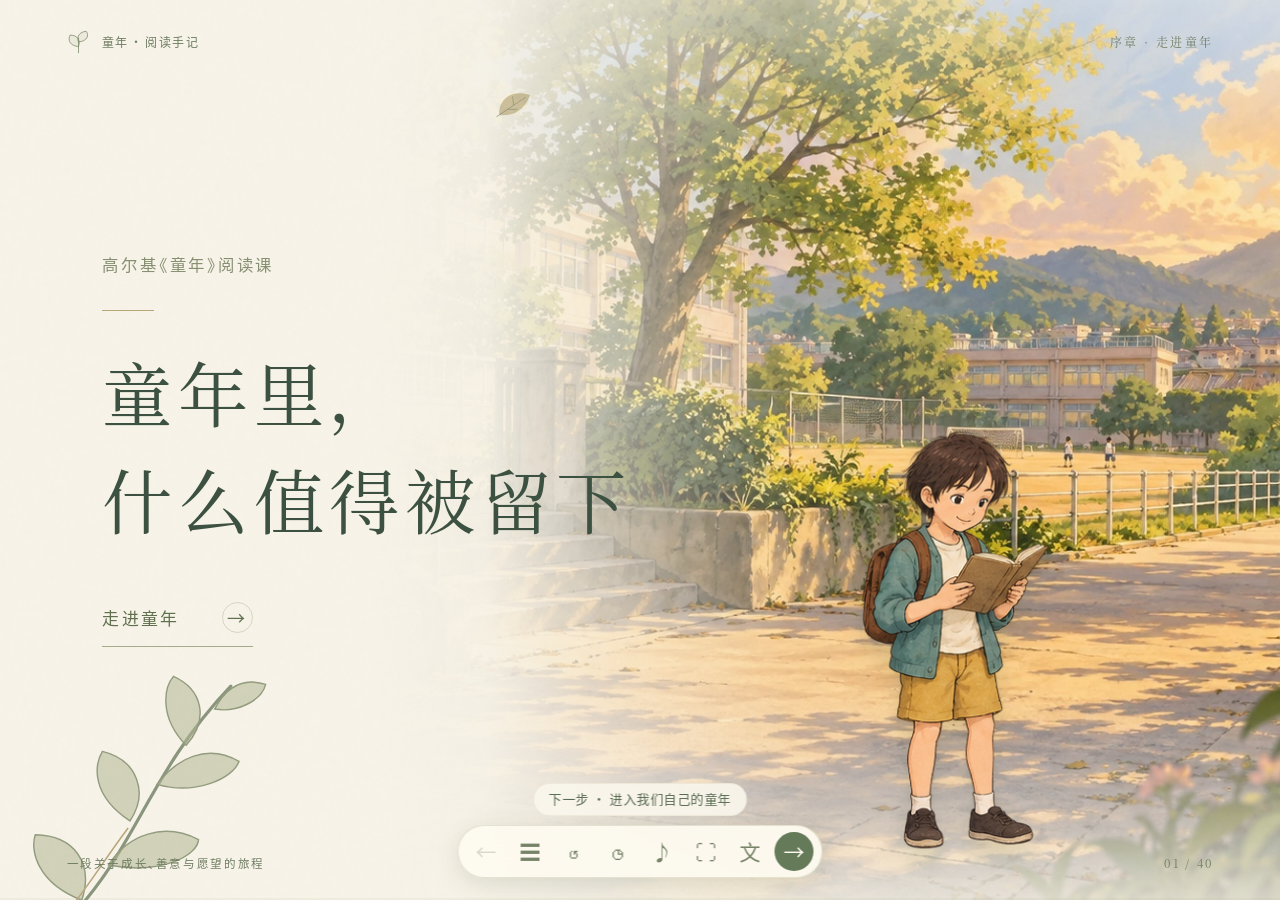
